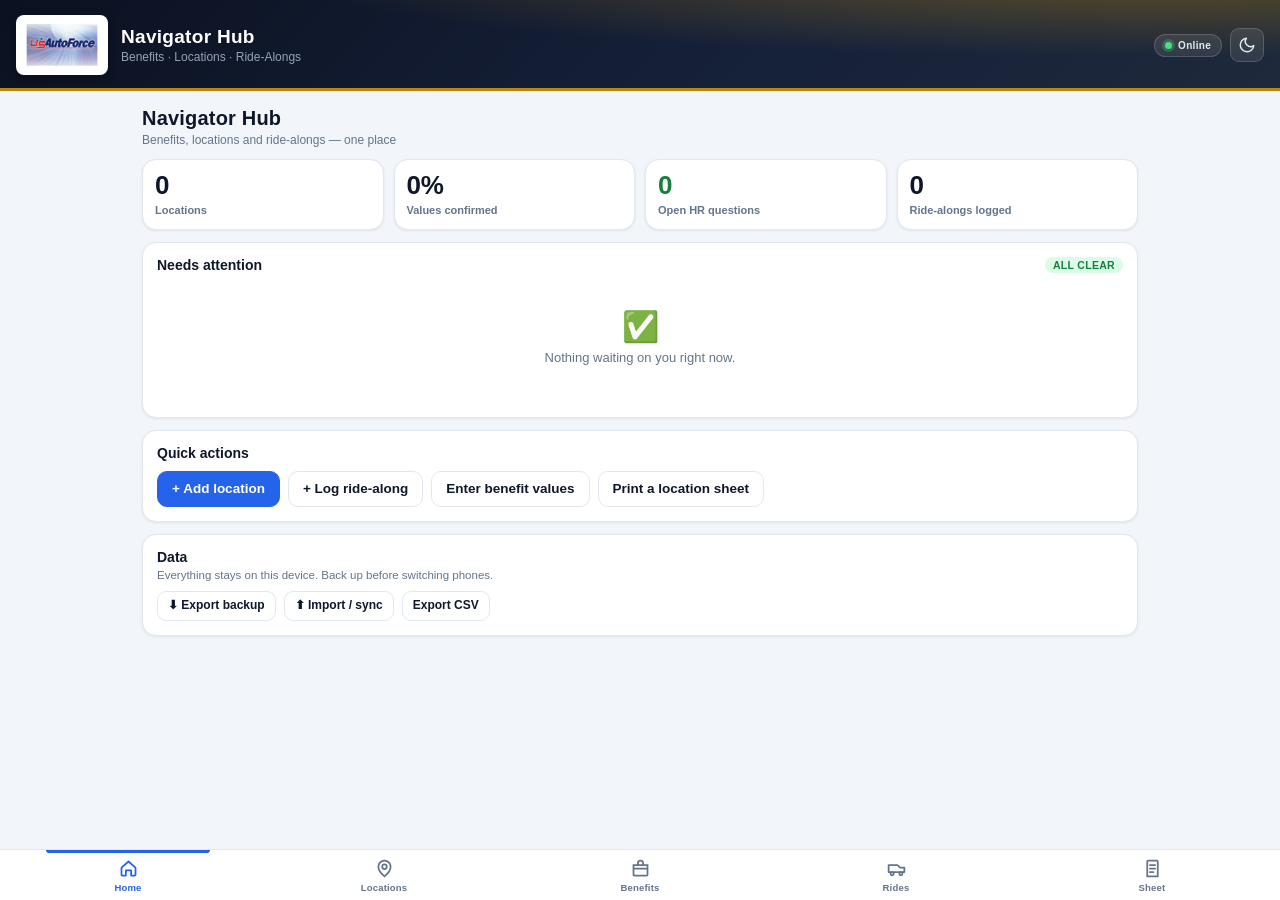
==== index.html @ 9a1a94cb "Navigator Hub v1: benefits by location, ride-alongs, HR inbox, printable location sheet + seeded dem" ====
<!DOCTYPE html>
<html lang="en">
<head>
<meta charset="UTF-8">
<meta name="viewport" content="width=device-width, initial-scale=1, viewport-fit=cover">
<meta name="theme-color" content="#0b1120">
<meta name="description" content="U.S. AutoForce Navigator Hub - driver benefit values by location, ride-along log and HR follow-ups">
<meta name="mobile-web-app-capable" content="yes">
<meta name="apple-mobile-web-app-capable" content="yes">
<meta name="apple-mobile-web-app-status-bar-style" content="black-translucent">
<meta name="apple-mobile-web-app-title" content="Navigator Hub">
<title>U.S. AutoForce &middot; Navigator Hub</title>
<link rel="manifest" href="manifest.webmanifest">
<link rel="icon" href="icons/icon.svg" type="image/svg+xml">
<link rel="icon" href="icons/icon-192.png" type="image/png">
<link rel="apple-touch-icon" href="icons/icon-192.png">
<link rel="stylesheet" href="styles.css">
</head>
<body>
<div id="hub" class="hub">

<header class="app-header">
  <div class="brand">
    <img src="icons/logo-tile.png" alt="U.S. AutoForce" class="brand-logo">
    <div class="brand-text">
      <h1>Navigator Hub</h1>
      <p>Benefits &middot; Locations &middot; Ride-Alongs</p>
    </div>
  </div>
  <div class="header-actions">
    <span id="netBadge" class="net-badge net-on" role="status" title="Connection status">
      <span class="net-label">Online</span>
    </span>
    <button id="themeToggle" class="theme-toggle" type="button" aria-label="Toggle dark mode" title="Toggle light/dark mode">
      <svg class="icon-moon" viewBox="0 0 24 24" aria-hidden="true"><path d="M21 12.79A9 9 0 1 1 11.21 3 7 7 0 0 0 21 12.79z" fill="none" stroke="currentColor" stroke-width="2" stroke-linejoin="round"/></svg>
      <svg class="icon-sun" viewBox="0 0 24 24" aria-hidden="true"><path d="M12 7a5 5 0 1 1 0 10 5 5 0 0 1 0-10z" fill="none" stroke="currentColor" stroke-width="2"/><path d="M12 2v2M12 20v2M2 12h2M20 12h2M4.9 4.9l1.4 1.4M17.7 17.7l1.4 1.4M19.1 4.9l-1.4 1.4M6.3 17.7l-1.4 1.4" fill="none" stroke="currentColor" stroke-width="2" stroke-linecap="round"/></svg>
    </button>
  </div>
</header>

<main id="view" class="view">
  <!-- Rendered by app.js -->
</main>

<nav class="tabbar">
  <button class="tab active" data-view="home" aria-label="Home">
    <svg viewBox="0 0 24 24"><path d="M4 11l8-7 8 7v8a1 1 0 0 1-1 1h-4v-6h-6v6H5a1 1 0 0 1-1-1z" fill="none" stroke="currentColor" stroke-width="2" stroke-linejoin="round"/></svg>
    <span>Home</span>
  </button>
  <button class="tab" data-view="locations" aria-label="Locations">
    <svg viewBox="0 0 24 24"><path d="M12 21s7-5.6 7-11a7 7 0 1 0-14 0c0 5.4 7 11 7 11z" fill="none" stroke="currentColor" stroke-width="2"/><circle cx="12" cy="10" r="2.6" fill="none" stroke="currentColor" stroke-width="2"/></svg>
    <span>Locations</span>
  </button>
  <button class="tab" data-view="benefits" aria-label="Benefits">
    <svg viewBox="0 0 24 24"><path d="M4 8h16v11a1 1 0 0 1-1 1H5a1 1 0 0 1-1-1z" fill="none" stroke="currentColor" stroke-width="2"/><path d="M9 8V6a3 3 0 0 1 6 0v2M4 12h16" fill="none" stroke="currentColor" stroke-width="2"/></svg>
    <span>Benefits</span>
  </button>
  <button class="tab" data-view="rides" aria-label="Ride-alongs">
    <svg viewBox="0 0 24 24"><path d="M3 16V8h10l3 3h5v5H3z" fill="none" stroke="currentColor" stroke-width="2" stroke-linejoin="round"/><circle cx="7" cy="18" r="1.8" fill="none" stroke="currentColor" stroke-width="2"/><circle cx="17" cy="18" r="1.8" fill="none" stroke="currentColor" stroke-width="2"/></svg>
    <span>Rides</span>
  </button>
  <button class="tab" data-view="reports" aria-label="Reports">
    <svg viewBox="0 0 24 24"><path d="M7 3h10a1 1 0 0 1 1 1v17H6V4a1 1 0 0 1 1-1z" fill="none" stroke="currentColor" stroke-width="2"/><path d="M9 8h6M9 12h6M9 16h4" stroke="currentColor" stroke-width="2" stroke-linecap="round"/></svg>
    <span>Sheet</span>
  </button>
</nav>

<div id="toast" class="toast" role="status"></div>

</div>
<script src="app.js"></script>
</body>
</html>
---- styles.css ----
:root {
  --bg: #f2f5f9;
  --card: #ffffff;
  --ink: #0f172a;
  --muted: #64748b;
  --line: #e2e8f0;
  --accent: #2563eb;
  --accent-dark: #1e40af;
  --gold: #b8860b;
  --gold-soft: #fdf6e3;
  --red: #dc2626;
  --amber: #b45309;
  --green: #15803d;
  --green-soft: #dcfce7;
  --red-soft: #fee2e2;
  --amber-soft: #fef3c7;
  --purple: #7c3aed;
  --radius: 14px;
  --shadow: 0 1px 3px rgba(15, 23, 42, .08);
}

* { box-sizing: border-box; }

html, body {
  margin: 0; padding: 0;
  background: var(--bg); color: var(--ink);
  font-family: -apple-system, BlinkMacSystemFont, 'Segoe UI', Roboto, Helvetica, Arial, sans-serif;
  -webkit-text-size-adjust: 100%;
}

.hub { min-height: 100vh; display: flex; flex-direction: column; }

/* ---------------- header ---------------- */
.app-header {
  display: flex; align-items: center; justify-content: space-between; gap: 10px;
  background:
    radial-gradient(120% 170% at 88% -30%, rgba(184,134,11,.42) 0%, rgba(184,134,11,0) 55%),
    linear-gradient(135deg, #0b1120 0%, #16213a 60%, #1e293b 100%);
  color: #fff; padding: 15px 16px 13px;
  padding-top: calc(15px + env(safe-area-inset-top));
  border-bottom: 3px solid var(--gold);
}
.brand { display: flex; align-items: center; gap: 13px; min-width: 0; flex: 1; }
.brand-logo { width: 92px; height: 60px; border-radius: 8px; background: #fff; box-shadow: 0 2px 8px rgba(0,0,0,.35); flex-shrink: 0; }
.brand-text { min-width: 0; }
.brand h1 { font-size: 19px; margin: 0; letter-spacing: .3px; white-space: nowrap; }
.brand p { margin: 2px 0 0; font-size: 12px; color: #94a3b8; white-space: nowrap; overflow: hidden; text-overflow: ellipsis; }
.header-actions { display: flex; align-items: center; gap: 8px; flex-shrink: 0; }

.net-badge {
  display: inline-flex; align-items: center; gap: 6px; padding: 5px 10px; border-radius: 999px;
  font-size: 10px; font-weight: 700; letter-spacing: .3px; color: #e2e8f0;
  background: rgba(255,255,255,.09); border: 1px solid rgba(255,255,255,.16); white-space: nowrap;
}
.net-badge::before { content: ''; width: 7px; height: 7px; border-radius: 50%; background: #4ade80; box-shadow: 0 0 0 3px rgba(74,222,128,.25); }
.net-badge.net-off { color: #fca5a5; }
.net-badge.net-off::before { background: #f87171; box-shadow: 0 0 0 3px rgba(248,113,113,.25); }
@media (max-width: 460px) { .net-badge .net-label { display: none; } .brand-logo { width: 74px; height: 48px; } .brand h1 { font-size: 17px; } }

.theme-toggle {
  display: inline-flex; align-items: center; justify-content: center;
  width: 34px; height: 34px; border-radius: 9px; border: 1px solid rgba(255,255,255,.16);
  background: rgba(255,255,255,.09); color: #e2e8f0; cursor: pointer; padding: 0;
}
.theme-toggle svg { width: 18px; height: 18px; }
.theme-toggle .icon-sun { display: none; }
:root[data-theme='dark'] .theme-toggle .icon-sun { display: block; }
:root[data-theme='dark'] .theme-toggle .icon-moon { display: none; }

/* ---------------- view ---------------- */
.view { flex: 1; padding: 14px 14px 90px; max-width: 1040px; width: 100%; margin: 0 auto; }

.page-title { display: flex; align-items: flex-start; justify-content: space-between; gap: 10px; margin: 2px 0 12px; }
.page-title h2 { font-size: 20px; margin: 0; letter-spacing: .2px; }
.page-title p { margin: 3px 0 0; font-size: 12px; color: var(--muted); }
.page-title .spacer { flex: 1; }

/* ---------------- card ---------------- */
.card {
  background: var(--card); border: 1px solid var(--line); border-radius: var(--radius);
  padding: 14px; box-shadow: var(--shadow); margin-bottom: 12px;
}
.card-head { display: flex; align-items: center; justify-content: space-between; gap: 10px; margin-bottom: 10px; }
.card-title { font-size: 14px; font-weight: 800; margin: 0; display: flex; align-items: center; gap: 8px; }
.card-sub { font-size: 11.5px; color: var(--muted); margin: 4px 0 0; }

/* ---------------- stats ---------------- */
.stat-grid { display: grid; grid-template-columns: repeat(4, 1fr); gap: 10px; margin-bottom: 12px; }
@media (max-width: 700px) { .stat-grid { grid-template-columns: repeat(2, 1fr); } }
.stat { background: var(--card); border: 1px solid var(--line); border-radius: var(--radius); padding: 11px 12px; box-shadow: var(--shadow); }
.stat strong { display: block; font-size: 22px; line-height: 1.1; letter-spacing: -.3px; }
.stat span { font-size: 11px; color: var(--muted); font-weight: 600; }
.stat.warn strong { color: var(--amber); }
.stat.bad strong { color: var(--red); }
.stat.good strong { color: var(--green); }

/* ---------------- forms ---------------- */
.field { display: flex; flex-direction: column; gap: 4px; margin-bottom: 10px; }
.field > label, .field-label { font-size: 11px; font-weight: 700; color: var(--muted); letter-spacing: .3px; text-transform: uppercase; }
input[type='text'], input[type='date'], input[type='number'], select, textarea {
  width: 100%; padding: 10px 11px; border: 1.5px solid var(--line); border-radius: 10px;
  background: #fff; font-size: 14px; font-family: inherit; color: var(--ink);
}
select { appearance: none; background-image: linear-gradient(45deg, transparent 50%, #64748b 50%), linear-gradient(135deg, #64748b 50%, transparent 50%); background-position: calc(100% - 17px) 50%, calc(100% - 12px) 50%; background-size: 5px 5px, 5px 5px; background-repeat: no-repeat; padding-right: 32px; }
textarea { resize: vertical; min-height: 62px; }
input:focus, select:focus, textarea:focus { outline: 2px solid var(--accent); outline-offset: 0; border-color: transparent; }
select.big { font-size: 15px; font-weight: 700; padding: 12px; }

.grid2 { display: grid; grid-template-columns: 1fr 1fr; gap: 10px; }
@media (max-width: 620px) { .grid2 { grid-template-columns: 1fr; } }

.dt-row { display: flex; gap: 6px; }
.dt-row select { flex: 1 1 0; min-width: 0; width: auto; padding-left: 8px; padding-right: 26px; background-position: calc(100% - 13px) 50%, calc(100% - 9px) 50%; }

/* ---------------- buttons ---------------- */
.btn {
  display: inline-flex; align-items: center; justify-content: center; gap: 7px;
  padding: 10px 14px; border-radius: 10px; border: 1.5px solid var(--line);
  background: #fff; color: var(--ink); font-size: 13.5px; font-weight: 700;
  cursor: pointer; font-family: inherit; line-height: 1.1;
}
.btn:hover { border-color: #cbd5e1; background: #f8fafc; }
.btn.primary { background: var(--accent); border-color: var(--accent); color: #fff; }
.btn.primary:hover { background: var(--accent-dark); border-color: var(--accent-dark); }
.btn.gold { background: var(--gold); border-color: var(--gold); color: #fff; }
.btn.gold:hover { filter: brightness(.94); }
.btn.ghost { background: transparent; border-color: transparent; color: var(--accent); }
.btn.danger { background: #fff; border-color: #fecaca; color: var(--red); }
.btn.sm { padding: 7px 10px; font-size: 12px; border-radius: 9px; }
.btn.block { width: 100%; }
.btn:disabled { opacity: .5; cursor: not-allowed; }

/* ---------------- badges ---------------- */
.badge {
  display: inline-flex; align-items: center; gap: 5px; padding: 2px 8px; border-radius: 999px;
  font-size: 10.5px; font-weight: 800; letter-spacing: .3px; background: #e2e8f0; color: var(--muted);
  white-space: nowrap;
}
.badge.ok { background: var(--green-soft); color: var(--green); }
.badge.tbd { background: var(--amber-soft); color: var(--amber); }
.badge.draft { background: #ede9fe; color: var(--purple); }
.badge.open { background: var(--red-soft); color: var(--red); }
.badge.pub { background: var(--green-soft); color: var(--green); }

/* ---------------- meter ---------------- */
.meter { height: 7px; border-radius: 999px; background: #e8eef6; overflow: hidden; margin-top: 7px; }
.meter > i { display: block; height: 100%; border-radius: 999px; background: linear-gradient(90deg, #f0c14b, var(--gold)); }
.meter.good > i { background: linear-gradient(90deg, #4ade80, var(--green)); }
.meter.mid > i { background: linear-gradient(90deg, #fbbf24, var(--amber)); }

/* ---------------- list rows ---------------- */
.row-item {
  display: flex; align-items: center; gap: 10px; padding: 11px 0; border-top: 1px solid var(--line);
}
.row-item:first-of-type { border-top: 0; }
.row-item .grow { flex: 1; min-width: 0; }
.row-item .t { font-size: 13.5px; font-weight: 700; }
.row-item .s { font-size: 11.5px; color: var(--muted); margin-top: 2px; }
.row-item .chev { color: #cbd5e1; font-size: 18px; flex-shrink: 0; }

.thumb {
  width: 38px; height: 38px; border-radius: 10px; flex-shrink: 0;
  display: inline-flex; align-items: center; justify-content: center; font-size: 18px;
  background: var(--gold-soft); border: 1px solid #f0e2b6;
}

.empty { text-align: center; padding: 26px 12px; color: var(--muted); }
.empty .big { font-size: 30px; margin-bottom: 6px; }
.empty p { font-size: 13px; margin: 0 0 12px; }

/* ---------------- program card ---------------- */
.prog { border: 1px solid var(--line); border-radius: 12px; margin-bottom: 9px; background: #fff; overflow: hidden; }
.prog > button {
  width: 100%; display: flex; align-items: center; gap: 10px; padding: 12px;
  background: #fff; border: 0; cursor: pointer; font-family: inherit; text-align: left; color: var(--ink);
}
.prog > button:hover { background: #fbfdff; }
.prog .pname { flex: 1; min-width: 0; font-size: 13.5px; font-weight: 700; }
.prog .pval { font-size: 12px; color: var(--muted); font-weight: 600; margin-top: 1px; }
.prog .body { padding: 0 12px 12px; display: none; border-top: 1px dashed var(--line); }
.prog.open .body { display: block; }
.prog.open > button { background: #fbfdff; }
.prog .body { padding-top: 11px; }
.prog .actions { display: flex; gap: 8px; margin-top: 12px; flex-wrap: wrap; }

/* ---------------- tabs ---------------- */
.tabbar {
  position: fixed; left: 0; right: 0; bottom: 0; z-index: 40;
  display: flex; justify-content: space-around; align-items: stretch;
  background: rgba(255,255,255,.97); backdrop-filter: blur(8px);
  border-top: 1px solid var(--line);
  padding-bottom: env(safe-area-inset-bottom);
}
.tab {
  flex: 1; display: flex; flex-direction: column; align-items: center; justify-content: center; gap: 3px;
  padding: 8px 2px 7px; border: 0; background: none; cursor: pointer;
  color: var(--muted); font-size: 9.5px; font-weight: 700; letter-spacing: .2px; font-family: inherit;
  position: relative;
}
.tab svg { width: 21px; height: 21px; }
.tab.active { color: var(--accent); }
.tab.active::after {
  content: ''; position: absolute; top: 0; left: 18%; right: 18%; height: 3px;
  border-radius: 0 0 3px 3px; background: var(--accent);
}
:root[data-theme='dark'] .tabbar { background: rgba(15,23,42,.97); border-top-color: #24314a; }

/* ---------------- toast ---------------- */
#toast {
  position: fixed; left: 50%; bottom: 78px; transform: translate(-50%, 12px);
  background: #0f172a; color: #fff; padding: 11px 16px; border-radius: 10px;
  font-size: 13px; font-weight: 600; max-width: 90vw; text-align: center;
  opacity: 0; pointer-events: none; transition: .22s; z-index: 90;
  box-shadow: 0 8px 24px rgba(0,0,0,.3);
}
#toast.show { opacity: 1; transform: translate(-50%, 0); }

/* ---------------- modal ---------------- */
.modal-back {
  position: fixed; inset: 0; background: rgba(15,23,42,.55); z-index: 60;
  display: flex; align-items: flex-end; justify-content: center; padding: 0;
}
@media (min-width: 640px) { .modal-back { align-items: center; padding: 20px; } }
.modal {
  background: #fff; width: 100%; max-width: 560px; border-radius: 16px 16px 0 0;
  max-height: 90vh; overflow-y: auto; padding: 16px;
  padding-bottom: calc(16px + env(safe-area-inset-bottom));
  box-shadow: 0 -8px 40px rgba(0,0,0,.25);
}
@media (min-width: 640px) { .modal { border-radius: 16px; } }
.modal h3 { margin: 0 0 4px; font-size: 17px; }
.modal .msub { font-size: 12px; color: var(--muted); margin-bottom: 14px; }
.modal .mactions { display: flex; gap: 8px; margin-top: 14px; }
.modal .mactions .btn { flex: 1; }

/* ---------------- report sheet ---------------- */
.report-shell { background: #fff; border: 1px solid var(--line); border-radius: 12px; padding: 16px; overflow-x: auto; }
.sheet { color: #16233c; font-size: 11px; }
.sheet-head { display: flex; align-items: center; gap: 14px; border-bottom: 3px solid var(--gold); padding-bottom: 10px; margin-bottom: 10px; }
.sheet-head img { width: 108px; }
.sheet-head h3 { margin: 0; font-size: 17px; }
.sheet-head p { margin: 2px 0 0; font-size: 10.5px; color: var(--muted); }
.sheet table { width: 100%; border-collapse: collapse; margin: 8px 0 10px; }
.sheet th { background: #eef2f9; font-size: 8.5px; text-align: left; padding: 4px 5px; border: 1px solid #d3dcea; }
.sheet td { font-size: 9.5px; padding: 5px; border: 1px solid #d3dcea; vertical-align: top; }
.sheet td.k { background: #fbfcff; font-weight: 700; width: 21%; }
.sheet .blankline { color: #94a3b8; }
.sheet .pending { border: 1.5px solid #dc2626; color: #b91c1c; background: #fef2f2; border-radius: 6px; padding: 5px 8px; font-size: 9px; font-weight: 800; margin-bottom: 8px; }
.sheet .done { border: 1.5px solid #15803d; color: #15803d; background: #f0fdf4; border-radius: 6px; padding: 5px 8px; font-size: 9px; font-weight: 800; margin-bottom: 8px; }
.sheet .contacts { display: grid; grid-template-columns: 1fr 1fr; gap: 6px 14px; font-size: 9.5px; }
.sheet .contacts b { display: block; font-size: 10px; }
.sheet .foot { margin-top: 10px; border-top: 1px solid #e2e8f0; padding-top: 6px; font-size: 8px; color: var(--muted); display: flex; justify-content: space-between; gap: 10px; }

/* ---------------- print ---------------- */
@media print {
  @page { size: letter; margin: 0.4in; }
  body { background: #fff !important; }
  .app-header, .tabbar, .no-print, #toast, .page-title { display: none !important; }
  .hub { min-height: auto; }
  .view { padding: 0; max-width: none; }
  .report-shell { border: 0; padding: 0; border-radius: 0; }
  .sheet { font-size: 10.5px; }
  .sheet .pending, .sheet .done { -webkit-print-color-adjust: exact; print-color-adjust: exact; }
  .sheet-head { -webkit-print-color-adjust: exact; print-color-adjust: exact; }
  a { text-decoration: none; color: inherit; }
}

/* ---------------- dark ---------------- */
:root[data-theme='dark'] {
  --bg: #0b1220; --card: #131c2e; --ink: #e6edf7; --muted: #93a3bb; --line: #24314a;
  --shadow: 0 1px 3px rgba(0,0,0,.4);
  --gold-soft: #2a2416; --amber-soft: #2b2314; --green-soft: #12291c; --red-soft: #2b1618;
}
:root[data-theme='dark'] input, :root[data-theme='dark'] select, :root[data-theme='dark'] textarea { background: #0f1828; color: var(--ink); border-color: #24314a; }
:root[data-theme='dark'] .prog > button { background: var(--card); color: var(--ink); }
:root[data-theme='dark'] .prog > button:hover, :root[data-theme='dark'] .prog.open > button { background: #17223a; }
:root[data-theme='dark'] .modal { background: var(--card); }
:root[data-theme='dark'] .report-shell, :root[data-theme='dark'] .sheet { background: #fff; color: #16233c; }
:root[data-theme='dark'] .btn { background: #16213a; border-color: #24314a; color: var(--ink); }
:root[data-theme='dark'] .btn.primary { background: var(--accent); border-color: var(--accent); color: #fff; }
:root[data-theme='dark'] .btn.gold { background: var(--gold); border-color: var(--gold); color: #fff; }

/* ---------------- wide-screen grids ---------------- */
.prog-grid, .card-grid { display: grid; grid-template-columns: 1fr; gap: 0; }
.card-grid > .card { margin-bottom: 12px; }
@media (min-width: 900px) {
  .view { padding-left: 22px; padding-right: 22px; }
  .prog-grid { grid-template-columns: 1fr 1fr; gap: 10px; align-items: start; }
  .prog-grid .prog { margin-bottom: 0; }
  .card-grid { grid-template-columns: 1fr 1fr; gap: 12px; }
  .card-grid > .card { margin-bottom: 0; }
  .stat strong { font-size: 26px; }
}
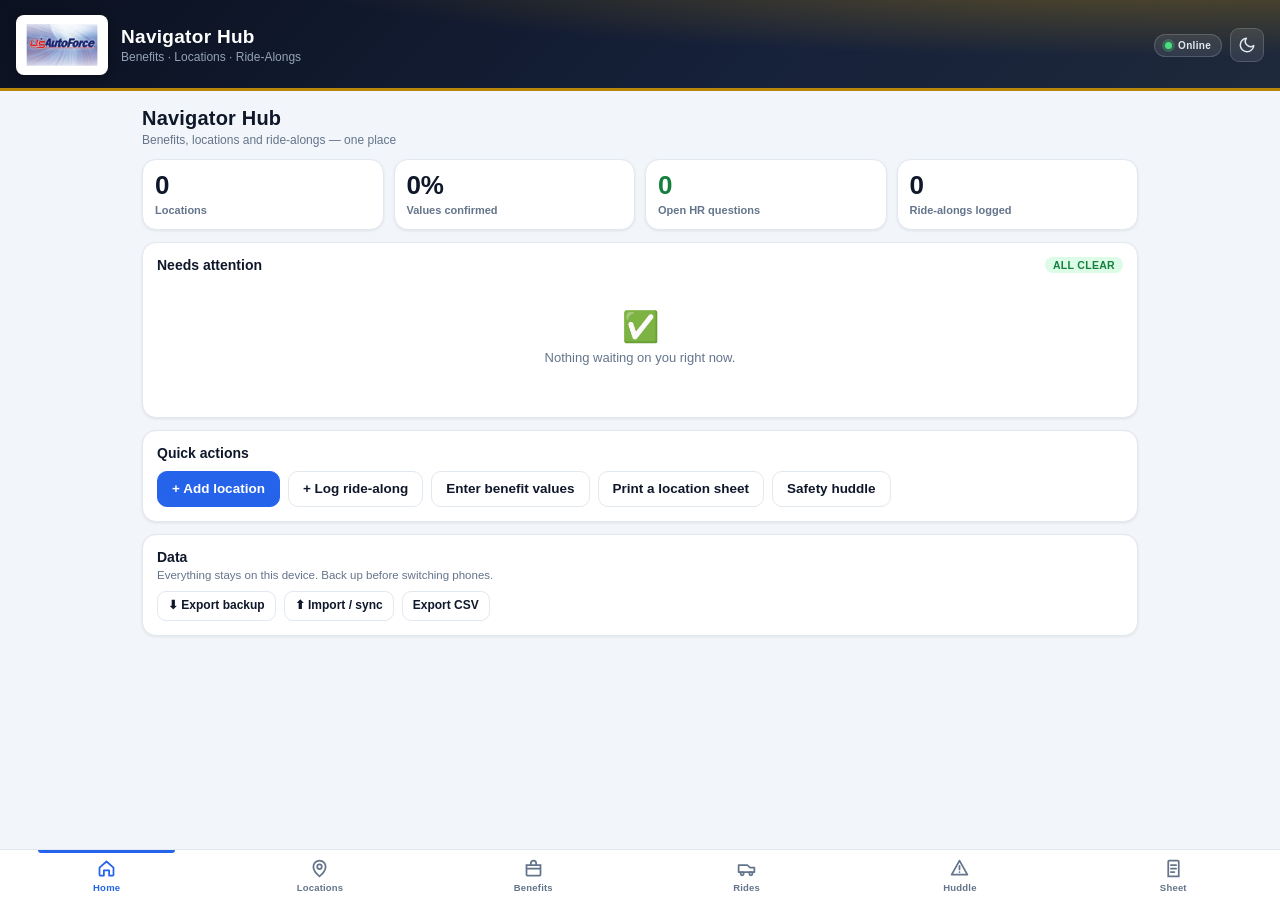
==== commit 646c79d7: "Add Safety Huddle Generator tab (embedded, current ISO week, prints to PDF)" ====
--- a/index.html
+++ b/index.html
@@ -59,6 +59,10 @@
     <svg viewBox="0 0 24 24"><path d="M3 16V8h10l3 3h5v5H3z" fill="none" stroke="currentColor" stroke-width="2" stroke-linejoin="round"/><circle cx="7" cy="18" r="1.8" fill="none" stroke="currentColor" stroke-width="2"/><circle cx="17" cy="18" r="1.8" fill="none" stroke="currentColor" stroke-width="2"/></svg>
     <span>Rides</span>
   </button>
+  <button class="tab" data-view="huddle" aria-label="Safety huddle">
+    <svg viewBox="0 0 24 24"><path d="M12 3l9 16H3z" fill="none" stroke="currentColor" stroke-width="2" stroke-linejoin="round"/><path d="M12 9v4" stroke="currentColor" stroke-width="2" stroke-linecap="round"/><circle cx="12" cy="16" r="1" fill="currentColor"/></svg>
+    <span>Huddle</span>
+  </button>
   <button class="tab" data-view="reports" aria-label="Reports">
     <svg viewBox="0 0 24 24"><path d="M7 3h10a1 1 0 0 1 1 1v17H6V4a1 1 0 0 1 1-1z" fill="none" stroke="currentColor" stroke-width="2"/><path d="M9 8h6M9 12h6M9 16h4" stroke="currentColor" stroke-width="2" stroke-linecap="round"/></svg>
     <span>Sheet</span>
--- a/styles.css
+++ b/styles.css
@@ -291,3 +291,21 @@
   .card-grid > .card { margin-bottom: 0; }
   .stat strong { font-size: 26px; }
 }
+
+/* ---------------- safety huddle embed ---------------- */
+.huddle-wrap { background: #fff; border: 1px solid var(--line); border-radius: 12px; overflow: hidden; box-shadow: var(--shadow); }
+.huddle-frame { display: block; width: 100%; height: calc(100vh - 240px); min-height: 460px; border: 0; background: #0b1120; }
+.huddle-scroll-note { display: none; }
+@media (max-width: 760px) {
+  /* the huddle sheet is a letter-size page: let it keep its width and scroll sideways */
+  .huddle-wrap { overflow-x: auto; -webkit-overflow-scrolling: touch; }
+  .huddle-frame { width: 760px; height: calc(100vh - 250px); min-height: 420px; }
+  .huddle-scroll-note { display: block; margin: 0 0 8px; font-size: 11.5px; color: var(--muted); }
+}
+@media print { .huddle-wrap, .huddle-frame, .huddle-scroll-note { display: none !important; } }
+
+/* six tabs need a little less room */
+@media (max-width: 420px) {
+  .tab { font-size: 9px; padding-left: 0; padding-right: 0; }
+  .tab svg { width: 19px; height: 19px; }
+}
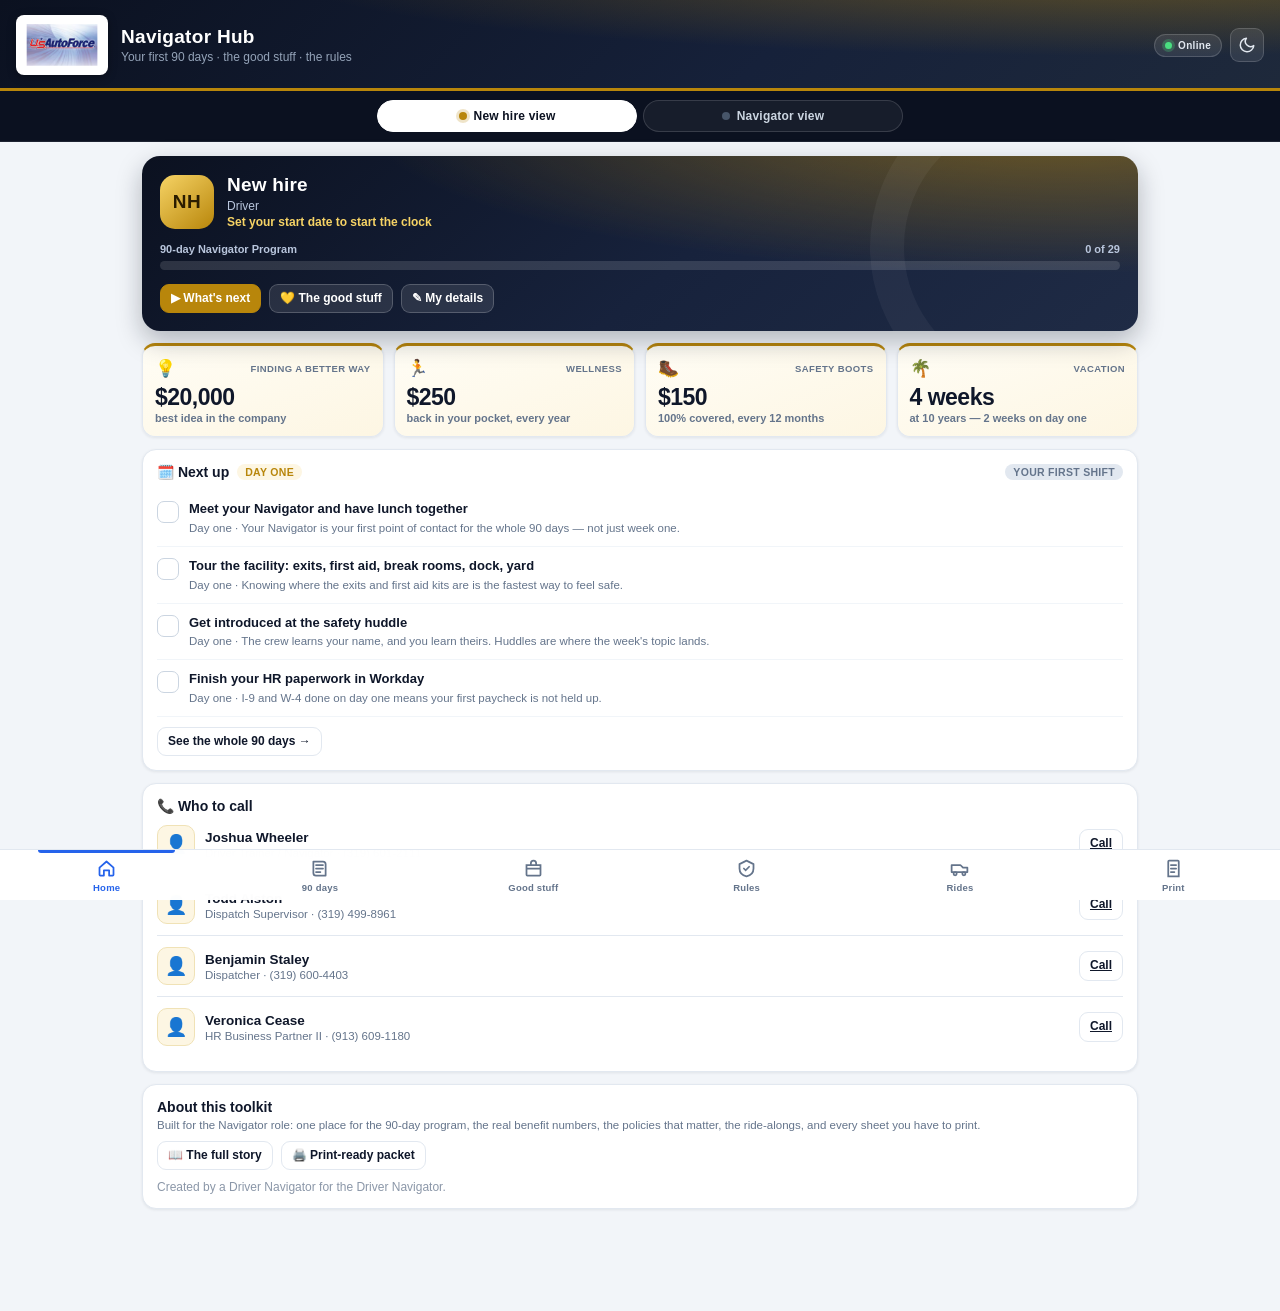
==== commit f3a82419: "Navigator Hub v2: new-hire + Navigator views, 15 benefits from the HR docs, 90-day program, 7 print " ====
--- a/index.html
+++ b/index.html
@@ -4,7 +4,7 @@
 <meta charset="UTF-8">
 <meta name="viewport" content="width=device-width, initial-scale=1, viewport-fit=cover">
 <meta name="theme-color" content="#0b1120">
-<meta name="description" content="U.S. AutoForce Navigator Hub - driver benefit values by location, ride-along log and HR follow-ups">
+<meta name="description" content="U.S. AutoForce Navigator Hub - the 90-day new-hire playbook, the real driver benefits in plain English, policies, ride-alongs and print-ready sheets">
 <meta name="mobile-web-app-capable" content="yes">
 <meta name="apple-mobile-web-app-capable" content="yes">
 <meta name="apple-mobile-web-app-status-bar-style" content="black-translucent">
@@ -24,7 +24,7 @@
     <img src="icons/logo-tile.png" alt="U.S. AutoForce" class="brand-logo">
     <div class="brand-text">
       <h1>Navigator Hub</h1>
-      <p>Benefits &middot; Locations &middot; Ride-Alongs</p>
+      <p id="brandSub">Your first 90 days &middot; the good stuff &middot; the rules</p>
     </div>
   </div>
   <div class="header-actions">
@@ -38,6 +38,15 @@
   </div>
 </header>
 
+<div class="rolebar no-print" role="group" aria-label="Choose your view">
+  <button class="role active" data-role="hire" type="button">
+    <span class="role-dot"></span> New hire view
+  </button>
+  <button class="role" data-role="nav" type="button">
+    <span class="role-dot"></span> Navigator view
+  </button>
+</div>
+
 <main id="view" class="view">
   <!-- Rendered by app.js -->
 </main>
@@ -47,25 +56,25 @@
     <svg viewBox="0 0 24 24"><path d="M4 11l8-7 8 7v8a1 1 0 0 1-1 1h-4v-6h-6v6H5a1 1 0 0 1-1-1z" fill="none" stroke="currentColor" stroke-width="2" stroke-linejoin="round"/></svg>
     <span>Home</span>
   </button>
-  <button class="tab" data-view="locations" aria-label="Locations">
-    <svg viewBox="0 0 24 24"><path d="M12 21s7-5.6 7-11a7 7 0 1 0-14 0c0 5.4 7 11 7 11z" fill="none" stroke="currentColor" stroke-width="2"/><circle cx="12" cy="10" r="2.6" fill="none" stroke="currentColor" stroke-width="2"/></svg>
-    <span>Locations</span>
+  <button class="tab" data-view="playbook" aria-label="90-day playbook">
+    <svg viewBox="0 0 24 24"><path d="M5 4h11a3 3 0 0 1 3 3v13H8a3 3 0 0 1-3-3z" fill="none" stroke="currentColor" stroke-width="2" stroke-linejoin="round"/><path d="M8 8h8M8 12h8M8 16h5" stroke="currentColor" stroke-width="2" stroke-linecap="round"/></svg>
+    <span>90 days</span>
   </button>
   <button class="tab" data-view="benefits" aria-label="Benefits">
     <svg viewBox="0 0 24 24"><path d="M4 8h16v11a1 1 0 0 1-1 1H5a1 1 0 0 1-1-1z" fill="none" stroke="currentColor" stroke-width="2"/><path d="M9 8V6a3 3 0 0 1 6 0v2M4 12h16" fill="none" stroke="currentColor" stroke-width="2"/></svg>
-    <span>Benefits</span>
+    <span>Good stuff</span>
+  </button>
+  <button class="tab" data-view="policies" aria-label="Policies">
+    <svg viewBox="0 0 24 24"><path d="M12 3l8 4v5c0 5-3.5 8-8 9-4.5-1-8-4-8-9V7z" fill="none" stroke="currentColor" stroke-width="2" stroke-linejoin="round"/><path d="M9 12l2 2 4-4" fill="none" stroke="currentColor" stroke-width="2" stroke-linecap="round"/></svg>
+    <span>Rules</span>
   </button>
   <button class="tab" data-view="rides" aria-label="Ride-alongs">
     <svg viewBox="0 0 24 24"><path d="M3 16V8h10l3 3h5v5H3z" fill="none" stroke="currentColor" stroke-width="2" stroke-linejoin="round"/><circle cx="7" cy="18" r="1.8" fill="none" stroke="currentColor" stroke-width="2"/><circle cx="17" cy="18" r="1.8" fill="none" stroke="currentColor" stroke-width="2"/></svg>
     <span>Rides</span>
   </button>
-  <button class="tab" data-view="huddle" aria-label="Safety huddle">
-    <svg viewBox="0 0 24 24"><path d="M12 3l9 16H3z" fill="none" stroke="currentColor" stroke-width="2" stroke-linejoin="round"/><path d="M12 9v4" stroke="currentColor" stroke-width="2" stroke-linecap="round"/><circle cx="12" cy="16" r="1" fill="currentColor"/></svg>
-    <span>Huddle</span>
-  </button>
-  <button class="tab" data-view="reports" aria-label="Reports">
+  <button class="tab" data-view="print" aria-label="Print">
     <svg viewBox="0 0 24 24"><path d="M7 3h10a1 1 0 0 1 1 1v17H6V4a1 1 0 0 1 1-1z" fill="none" stroke="currentColor" stroke-width="2"/><path d="M9 8h6M9 12h6M9 16h4" stroke="currentColor" stroke-width="2" stroke-linecap="round"/></svg>
-    <span>Sheet</span>
+    <span>Print</span>
   </button>
 </nav>
 
--- a/styles.css
+++ b/styles.css
@@ -67,10 +67,25 @@
 :root[data-theme='dark'] .theme-toggle .icon-sun { display: block; }
 :root[data-theme='dark'] .theme-toggle .icon-moon { display: none; }
 
+/* ---------------- role switch ---------------- */
+.rolebar {
+  display: flex; gap: 6px; padding: 9px 14px; background: #0b1120;
+  border-bottom: 1px solid rgba(255,255,255,.08); justify-content: center;
+}
+.role {
+  flex: 1 1 0; max-width: 260px; display: inline-flex; align-items: center; justify-content: center; gap: 7px;
+  padding: 8px 12px; border-radius: 999px; border: 1.5px solid rgba(255,255,255,.14);
+  background: rgba(255,255,255,.05); color: #cbd5e1; font-size: 12px; font-weight: 700;
+  font-family: inherit; cursor: pointer; letter-spacing: .2px;
+}
+.role .role-dot { width: 8px; height: 8px; border-radius: 50%; background: #475569; flex-shrink: 0; }
+.role.active { background: #fff; border-color: #fff; color: #0b1120; }
+.role.active .role-dot { background: var(--gold); box-shadow: 0 0 0 3px rgba(184,134,11,.22); }
+
 /* ---------------- view ---------------- */
 .view { flex: 1; padding: 14px 14px 90px; max-width: 1040px; width: 100%; margin: 0 auto; }
 
-.page-title { display: flex; align-items: flex-start; justify-content: space-between; gap: 10px; margin: 2px 0 12px; }
+.page-title { display: flex; align-items: flex-start; justify-content: space-between; gap: 10px; margin: 2px 0 12px; flex-wrap: wrap; }
 .page-title h2 { font-size: 20px; margin: 0; letter-spacing: .2px; }
 .page-title p { margin: 3px 0 0; font-size: 12px; color: var(--muted); }
 .page-title .spacer { flex: 1; }
@@ -83,6 +98,51 @@
 .card-head { display: flex; align-items: center; justify-content: space-between; gap: 10px; margin-bottom: 10px; }
 .card-title { font-size: 14px; font-weight: 800; margin: 0; display: flex; align-items: center; gap: 8px; }
 .card-sub { font-size: 11.5px; color: var(--muted); margin: 4px 0 0; }
+
+/* ---------------- hero (persona) ---------------- */
+.hero {
+  position: relative; overflow: hidden; border-radius: 18px; padding: 18px;
+  background:
+    radial-gradient(120% 150% at 92% -20%, rgba(184,134,11,.55) 0%, rgba(184,134,11,0) 58%),
+    linear-gradient(140deg, #0b1120 0%, #17223c 55%, #1f2b45 100%);
+  color: #fff; margin-bottom: 12px; box-shadow: 0 10px 26px rgba(11,17,32,.28);
+}
+.hero::after {
+  content: ''; position: absolute; right: -60px; bottom: -80px; width: 260px; height: 260px;
+  border-radius: 50%; border: 34px solid rgba(255,255,255,.045);
+}
+.hero-top { display: flex; align-items: center; gap: 13px; position: relative; z-index: 1; }
+.avatar {
+  width: 54px; height: 54px; border-radius: 15px; flex-shrink: 0;
+  display: flex; align-items: center; justify-content: center;
+  background: linear-gradient(140deg, #f6d365, var(--gold)); color: #2b1d00;
+  font-size: 19px; font-weight: 900; letter-spacing: .5px;
+}
+.hero h2 { margin: 0; font-size: 19px; letter-spacing: .2px; }
+.hero .hsub { margin: 3px 0 0; font-size: 12px; color: #b9c6dd; }
+.hero .hday { margin: 2px 0 0; font-size: 12px; color: #f6d365; font-weight: 700; }
+.hero-meter { margin-top: 14px; position: relative; z-index: 1; }
+.hero-meter .lab { display: flex; justify-content: space-between; font-size: 11px; font-weight: 700; color: #b9c6dd; }
+.hero-meter .track { height: 9px; border-radius: 999px; background: rgba(255,255,255,.13); margin-top: 6px; overflow: hidden; }
+.hero-meter .track > i { display: block; height: 100%; border-radius: 999px; background: linear-gradient(90deg, #f6d365, var(--gold)); }
+.hero-actions { display: flex; gap: 8px; flex-wrap: wrap; margin-top: 14px; position: relative; z-index: 1; }
+.hero-actions .btn { background: rgba(255,255,255,.1); border-color: rgba(255,255,255,.2); color: #fff; }
+.hero-actions .btn:hover { background: rgba(255,255,255,.18); }
+.hero-actions .btn.gold { background: var(--gold); border-color: var(--gold); }
+
+/* ---------------- money strip ---------------- */
+.money-grid { display: grid; grid-template-columns: repeat(4, 1fr); gap: 10px; margin-bottom: 12px; }
+@media (max-width: 760px) { .money-grid { grid-template-columns: repeat(2, 1fr); } }
+.money {
+  background: var(--card); border: 1px solid var(--line); border-top: 3px solid var(--gold);
+  border-radius: 13px; padding: 12px; box-shadow: var(--shadow);
+}
+.money .mtop { display: flex; align-items: center; justify-content: space-between; gap: 6px; }
+.money .mi { font-size: 17px; }
+.money .mcap { font-size: 9.5px; font-weight: 800; letter-spacing: .4px; color: var(--muted); text-transform: uppercase; text-align: right; line-height: 1.2; }
+.money strong { display: block; font-size: 23px; letter-spacing: -.5px; margin-top: 6px; line-height: 1.05; }
+.money span.mlab { font-size: 11px; color: var(--muted); font-weight: 600; display: block; margin-top: 3px; }
+.money.gold { background: linear-gradient(160deg, #fffdf5, #fdf6e3); }
 
 /* ---------------- stats ---------------- */
 .stat-grid { display: grid; grid-template-columns: repeat(4, 1fr); gap: 10px; margin-bottom: 12px; }
@@ -97,7 +157,7 @@
 /* ---------------- forms ---------------- */
 .field { display: flex; flex-direction: column; gap: 4px; margin-bottom: 10px; }
 .field > label, .field-label { font-size: 11px; font-weight: 700; color: var(--muted); letter-spacing: .3px; text-transform: uppercase; }
-input[type='text'], input[type='date'], input[type='number'], select, textarea {
+input[type='text'], input[type='date'], input[type='number'], input[type='search'], select, textarea {
   width: 100%; padding: 10px 11px; border: 1.5px solid var(--line); border-radius: 10px;
   background: #fff; font-size: 14px; font-family: inherit; color: var(--ink);
 }
@@ -130,7 +190,7 @@
 .btn.block { width: 100%; }
 .btn:disabled { opacity: .5; cursor: not-allowed; }
 
-/* ---------------- badges ---------------- */
+/* ---------------- badges / chips ---------------- */
 .badge {
   display: inline-flex; align-items: center; gap: 5px; padding: 2px 8px; border-radius: 999px;
   font-size: 10.5px; font-weight: 800; letter-spacing: .3px; background: #e2e8f0; color: var(--muted);
@@ -141,12 +201,24 @@
 .badge.draft { background: #ede9fe; color: var(--purple); }
 .badge.open { background: var(--red-soft); color: var(--red); }
 .badge.pub { background: var(--green-soft); color: var(--green); }
+.badge.hr { background: #e0e7ff; color: #3730a3; }
+.badge.gold { background: var(--gold-soft); color: var(--gold); }
+
+.chips { display: flex; gap: 6px; flex-wrap: wrap; margin-bottom: 12px; }
+.chip {
+  padding: 7px 12px; border-radius: 999px; border: 1.5px solid var(--line);
+  background: var(--card); color: var(--ink); font-size: 12px; font-weight: 700;
+  cursor: pointer; font-family: inherit; white-space: nowrap;
+}
+.chip.on { background: var(--ink); border-color: var(--ink); color: #fff; }
+.chip .cnum { opacity: .55; font-weight: 700; margin-left: 4px; }
 
 /* ---------------- meter ---------------- */
 .meter { height: 7px; border-radius: 999px; background: #e8eef6; overflow: hidden; margin-top: 7px; }
 .meter > i { display: block; height: 100%; border-radius: 999px; background: linear-gradient(90deg, #f0c14b, var(--gold)); }
 .meter.good > i { background: linear-gradient(90deg, #4ade80, var(--green)); }
 .meter.mid > i { background: linear-gradient(90deg, #fbbf24, var(--amber)); }
+.meter.sm { height: 5px; margin-top: 8px; }
 
 /* ---------------- list rows ---------------- */
 .row-item {
@@ -168,20 +240,75 @@
 .empty .big { font-size: 30px; margin-bottom: 6px; }
 .empty p { font-size: 13px; margin: 0 0 12px; }
 
-/* ---------------- program card ---------------- */
-.prog { border: 1px solid var(--line); border-radius: 12px; margin-bottom: 9px; background: #fff; overflow: hidden; }
-.prog > button {
-  width: 100%; display: flex; align-items: center; gap: 10px; padding: 12px;
-  background: #fff; border: 0; cursor: pointer; font-family: inherit; text-align: left; color: var(--ink);
-}
-.prog > button:hover { background: #fbfdff; }
-.prog .pname { flex: 1; min-width: 0; font-size: 13.5px; font-weight: 700; }
-.prog .pval { font-size: 12px; color: var(--muted); font-weight: 600; margin-top: 1px; }
-.prog .body { padding: 0 12px 12px; display: none; border-top: 1px dashed var(--line); }
-.prog.open .body { display: block; }
-.prog.open > button { background: #fbfdff; }
-.prog .body { padding-top: 11px; }
-.prog .actions { display: flex; gap: 8px; margin-top: 12px; flex-wrap: wrap; }
+/* ---------------- benefit cards ---------------- */
+.ben {
+  border: 1px solid var(--line); border-radius: 13px; margin-bottom: 10px; background: #fff; overflow: hidden;
+  box-shadow: var(--shadow);
+}
+.ben.hero-ben { border-color: #e8d39a; background: linear-gradient(150deg, #fffef8, #fdf6e3); }
+.ben > .ben-head {
+  width: 100%; display: flex; align-items: flex-start; gap: 11px; padding: 13px;
+  background: transparent; border: 0; cursor: pointer; font-family: inherit; text-align: left; color: var(--ink);
+}
+.ben > .ben-head:hover { background: rgba(37,99,235,.03); }
+.ben .bname { font-size: 13.5px; font-weight: 800; }
+.ben .bval { font-size: 17px; font-weight: 800; letter-spacing: -.3px; margin-top: 3px; color: var(--accent-dark); }
+.ben.hero-ben .bval { color: var(--gold); font-size: 19px; }
+.ben .bsrc { font-size: 10px; color: var(--muted); margin-top: 4px; font-weight: 600; }
+.ben .body { padding: 0 13px 13px; display: none; border-top: 1px dashed var(--line); }
+.ben.open .body { display: block; }
+.ben .body { padding-top: 11px; }
+.ben .brow { font-size: 12.5px; line-height: 1.45; margin: 0 0 8px; }
+.ben .brow b { color: var(--ink); }
+.ben .blabel { font-size: 10px; font-weight: 800; letter-spacing: .4px; color: var(--muted); text-transform: uppercase; display: block; margin-top: 10px; }
+.ben .bdetail { font-size: 12.5px; line-height: 1.5; color: #334155; margin: 3px 0 0; }
+.ben .actions { display: flex; gap: 8px; margin-top: 12px; flex-wrap: wrap; align-items: center; }
+
+/* ---------------- playbook ---------------- */
+.phase { border: 1px solid var(--line); border-radius: 14px; background: var(--card); margin-bottom: 12px; box-shadow: var(--shadow); overflow: hidden; }
+.phase-head { display: flex; align-items: center; gap: 11px; padding: 13px 14px; }
+.phase-num {
+  width: 34px; height: 34px; border-radius: 11px; flex-shrink: 0; display: flex; align-items: center; justify-content: center;
+  background: var(--gold-soft); border: 1px solid #f0e2b6; font-weight: 900; font-size: 13px; color: var(--gold);
+}
+.phase.done .phase-num { background: var(--green-soft); border-color: #bbf7d0; color: var(--green); }
+.phase-name { font-size: 13.5px; font-weight: 800; }
+.phase-when { font-size: 11px; color: var(--muted); margin-top: 1px; font-weight: 600; }
+.phase-body { border-top: 1px solid var(--line); padding: 4px 14px 12px; }
+.pb-item { display: flex; gap: 10px; align-items: flex-start; padding: 10px 0; border-bottom: 1px solid #f1f5f9; }
+.pb-item:last-child { border-bottom: 0; }
+.pb-item .tick {
+  width: 22px; height: 22px; border-radius: 7px; flex-shrink: 0; margin-top: 1px;
+  border: 1.8px solid #cbd5e1; background: #fff; cursor: pointer; padding: 0;
+  display: flex; align-items: center; justify-content: center; color: transparent; font-size: 13px; font-weight: 900;
+}
+.pb-item.on .tick { background: var(--green); border-color: var(--green); color: #fff; }
+.pb-item .ptxt { flex: 1; min-width: 0; }
+.pb-item .plabel { font-size: 13px; font-weight: 700; line-height: 1.35; }
+.pb-item.on .plabel { color: var(--muted); text-decoration: line-through; text-decoration-thickness: 1px; }
+.pb-item .pwhy { font-size: 11.5px; color: var(--muted); margin-top: 2px; line-height: 1.4; }
+.pb-item .pmeta { font-size: 10.5px; color: var(--green); font-weight: 700; margin-top: 3px; }
+
+/* ---------------- policy cards ---------------- */
+.pol { border: 1px solid var(--line); border-radius: 13px; background: var(--card); margin-bottom: 10px; box-shadow: var(--shadow); overflow: hidden; }
+.pol-head { width: 100%; display: flex; gap: 11px; align-items: flex-start; padding: 13px; background: none; border: 0; cursor: pointer; text-align: left; font-family: inherit; color: var(--ink); }
+.pol-title { font-size: 13.5px; font-weight: 800; }
+.pol-one { font-size: 12px; color: var(--muted); margin-top: 3px; line-height: 1.4; }
+.pol-body { display: none; padding: 0 13px 13px; border-top: 1px dashed var(--line); }
+.pol.open .pol-body { display: block; }
+.pol-body { padding-top: 11px; }
+.pol-body ul { margin: 6px 0 0; padding-left: 18px; }
+.pol-body li { font-size: 12.5px; line-height: 1.5; margin-bottom: 5px; }
+.pol .bigline {
+  font-size: 14px; font-weight: 800; line-height: 1.35; color: var(--ink);
+  background: var(--gold-soft); border-left: 3px solid var(--gold); padding: 9px 11px; border-radius: 0 9px 9px 0; margin: 0 0 10px;
+}
+
+.values-grid { display: grid; grid-template-columns: 1fr; gap: 9px; }
+@media (min-width: 760px) { .values-grid { grid-template-columns: 1fr 1fr; } }
+.val-card { border: 1px solid var(--line); border-radius: 12px; padding: 12px; background: #fcfdff; }
+.val-card b { font-size: 12.5px; display: block; }
+.val-card p { font-size: 11.5px; color: var(--muted); margin: 4px 0 0; line-height: 1.45; }
 
 /* ---------------- tabs ---------------- */
 .tabbar {
@@ -236,10 +363,12 @@
 /* ---------------- report sheet ---------------- */
 .report-shell { background: #fff; border: 1px solid var(--line); border-radius: 12px; padding: 16px; overflow-x: auto; }
 .sheet { color: #16233c; font-size: 11px; }
+.sheet + .sheet { margin-top: 26px; padding-top: 22px; border-top: 2px dashed #cbd5e1; }
 .sheet-head { display: flex; align-items: center; gap: 14px; border-bottom: 3px solid var(--gold); padding-bottom: 10px; margin-bottom: 10px; }
 .sheet-head img { width: 108px; }
 .sheet-head h3 { margin: 0; font-size: 17px; }
 .sheet-head p { margin: 2px 0 0; font-size: 10.5px; color: var(--muted); }
+.sheet h4 { font-size: 11px; margin: 12px 0 5px; text-transform: uppercase; letter-spacing: .5px; color: #1e3a8a; }
 .sheet table { width: 100%; border-collapse: collapse; margin: 8px 0 10px; }
 .sheet th { background: #eef2f9; font-size: 8.5px; text-align: left; padding: 4px 5px; border: 1px solid #d3dcea; }
 .sheet td { font-size: 9.5px; padding: 5px; border: 1px solid #d3dcea; vertical-align: top; }
@@ -250,19 +379,31 @@
 .sheet .contacts { display: grid; grid-template-columns: 1fr 1fr; gap: 6px 14px; font-size: 9.5px; }
 .sheet .contacts b { display: block; font-size: 10px; }
 .sheet .foot { margin-top: 10px; border-top: 1px solid #e2e8f0; padding-top: 6px; font-size: 8px; color: var(--muted); display: flex; justify-content: space-between; gap: 10px; }
+.sheet .sigs { display: flex; gap: 18px; margin-top: 14px; flex-wrap: wrap; }
+.sheet .sigs > div { flex: 1 1 150px; border-top: 1px solid #334155; padding-top: 4px; font-size: 8.5px; color: #475569; }
+.sheet .sigs .ln { height: 26px; }
+.sheet .note { font-size: 9px; color: #475569; line-height: 1.45; }
+.sheet .moneyline { display: flex; gap: 10px; margin: 8px 0 10px; flex-wrap: wrap; }
+.sheet .moneyline > div { flex: 1 1 110px; border: 1px solid #d3dcea; border-radius: 6px; padding: 6px 8px; background: #fbfcff; }
+.sheet .moneyline b { display: block; font-size: 14px; color: #b8860b; }
+.sheet .moneyline span { font-size: 8px; text-transform: uppercase; letter-spacing: .4px; color: #64748b; font-weight: 700; }
+.sheet .pb-print td.chk { width: 22px; text-align: center; font-size: 11px; }
+.sheet .pb-print tr.grp td { background: #eef2f9; font-weight: 800; font-size: 9px; text-transform: uppercase; letter-spacing: .4px; }
 
 /* ---------------- print ---------------- */
 @media print {
   @page { size: letter; margin: 0.4in; }
   body { background: #fff !important; }
-  .app-header, .tabbar, .no-print, #toast, .page-title { display: none !important; }
+  .app-header, .rolebar, .tabbar, .no-print, #toast, .page-title { display: none !important; }
   .hub { min-height: auto; }
   .view { padding: 0; max-width: none; }
   .report-shell { border: 0; padding: 0; border-radius: 0; }
   .sheet { font-size: 10.5px; }
-  .sheet .pending, .sheet .done { -webkit-print-color-adjust: exact; print-color-adjust: exact; }
+  .sheet + .sheet { border-top: 0; margin-top: 0; padding-top: 0; page-break-before: always; }
+  .sheet .pending, .sheet .done, .sheet .moneyline > div, .sheet th, .sheet td.k { -webkit-print-color-adjust: exact; print-color-adjust: exact; }
   .sheet-head { -webkit-print-color-adjust: exact; print-color-adjust: exact; }
   a { text-decoration: none; color: inherit; }
+  tr, .pb-item { page-break-inside: avoid; }
 }
 
 /* ---------------- dark ---------------- */
@@ -272,8 +413,22 @@
   --gold-soft: #2a2416; --amber-soft: #2b2314; --green-soft: #12291c; --red-soft: #2b1618;
 }
 :root[data-theme='dark'] input, :root[data-theme='dark'] select, :root[data-theme='dark'] textarea { background: #0f1828; color: var(--ink); border-color: #24314a; }
-:root[data-theme='dark'] .prog > button { background: var(--card); color: var(--ink); }
-:root[data-theme='dark'] .prog > button:hover, :root[data-theme='dark'] .prog.open > button { background: #17223a; }
+:root[data-theme='dark'] .ben, :root[data-theme='dark'] .pol, :root[data-theme='dark'] .phase { background: var(--card); }
+:root[data-theme='dark'] .ben.hero-ben { background: linear-gradient(150deg, #1c1c22, #241f14); border-color: #4a3d19; }
+:root[data-theme='dark'] .ben > .ben-head { color: var(--ink); }
+:root[data-theme='dark'] .ben > .ben-head:hover { background: rgba(255,255,255,.04); }
+:root[data-theme='dark'] .ben .bval { color: #93c5fd; }
+:root[data-theme='dark'] .ben.hero-ben .bval { color: #f6d365; }
+:root[data-theme='dark'] .ben .bdetail, :root[data-theme='dark'] .val-card p { color: #b6c4d8; }
+:root[data-theme='dark'] .pb-item { border-bottom-color: #1e293b; }
+:root[data-theme='dark'] .pb-item .tick { background: #0f1828; border-color: #334155; }
+:root[data-theme='dark'] .money { background: var(--card); }
+:root[data-theme='dark'] .money.gold { background: linear-gradient(160deg, #1c1c22, #241f14); }
+:root[data-theme='dark'] .val-card { background: #0f1828; }
+:root[data-theme='dark'] .pol .bigline { background: #241f14; color: var(--ink); }
+:root[data-theme='dark'] .chip { background: var(--card); color: var(--ink); }
+:root[data-theme='dark'] .chip.on { background: #e2e8f0; border-color: #e2e8f0; color: #0b1120; }
+:root[data-theme='dark'] .rolebar { background: #070d18; }
 :root[data-theme='dark'] .modal { background: var(--card); }
 :root[data-theme='dark'] .report-shell, :root[data-theme='dark'] .sheet { background: #fff; color: #16233c; }
 :root[data-theme='dark'] .btn { background: #16213a; border-color: #24314a; color: var(--ink); }
@@ -281,15 +436,17 @@
 :root[data-theme='dark'] .btn.gold { background: var(--gold); border-color: var(--gold); color: #fff; }
 
 /* ---------------- wide-screen grids ---------------- */
-.prog-grid, .card-grid { display: grid; grid-template-columns: 1fr; gap: 0; }
+.card-grid { display: grid; grid-template-columns: 1fr; gap: 0; }
 .card-grid > .card { margin-bottom: 12px; }
 @media (min-width: 900px) {
   .view { padding-left: 22px; padding-right: 22px; }
-  .prog-grid { grid-template-columns: 1fr 1fr; gap: 10px; align-items: start; }
-  .prog-grid .prog { margin-bottom: 0; }
   .card-grid { grid-template-columns: 1fr 1fr; gap: 12px; }
   .card-grid > .card { margin-bottom: 0; }
   .stat strong { font-size: 26px; }
+  .ben-grid { display: grid; grid-template-columns: 1fr 1fr; gap: 10px; align-items: start; }
+  .ben-grid .ben { margin-bottom: 0; }
+  .pol-grid { display: grid; grid-template-columns: 1fr 1fr; gap: 10px; align-items: start; }
+  .pol-grid .pol { margin-bottom: 0; }
 }
 
 /* ---------------- safety huddle embed ---------------- */
@@ -306,6 +463,10 @@
 
 /* six tabs need a little less room */
 @media (max-width: 420px) {
-  .tab { font-size: 9px; padding-left: 0; padding-right: 0; }
+  .tab { font-size: 8.8px; padding-left: 0; padding-right: 0; }
   .tab svg { width: 19px; height: 19px; }
-}
+  .hero { padding: 15px; }
+  .hero h2 { font-size: 17px; }
+  .money strong { font-size: 20px; }
+  .ben .bval { font-size: 15.5px; }
+}
